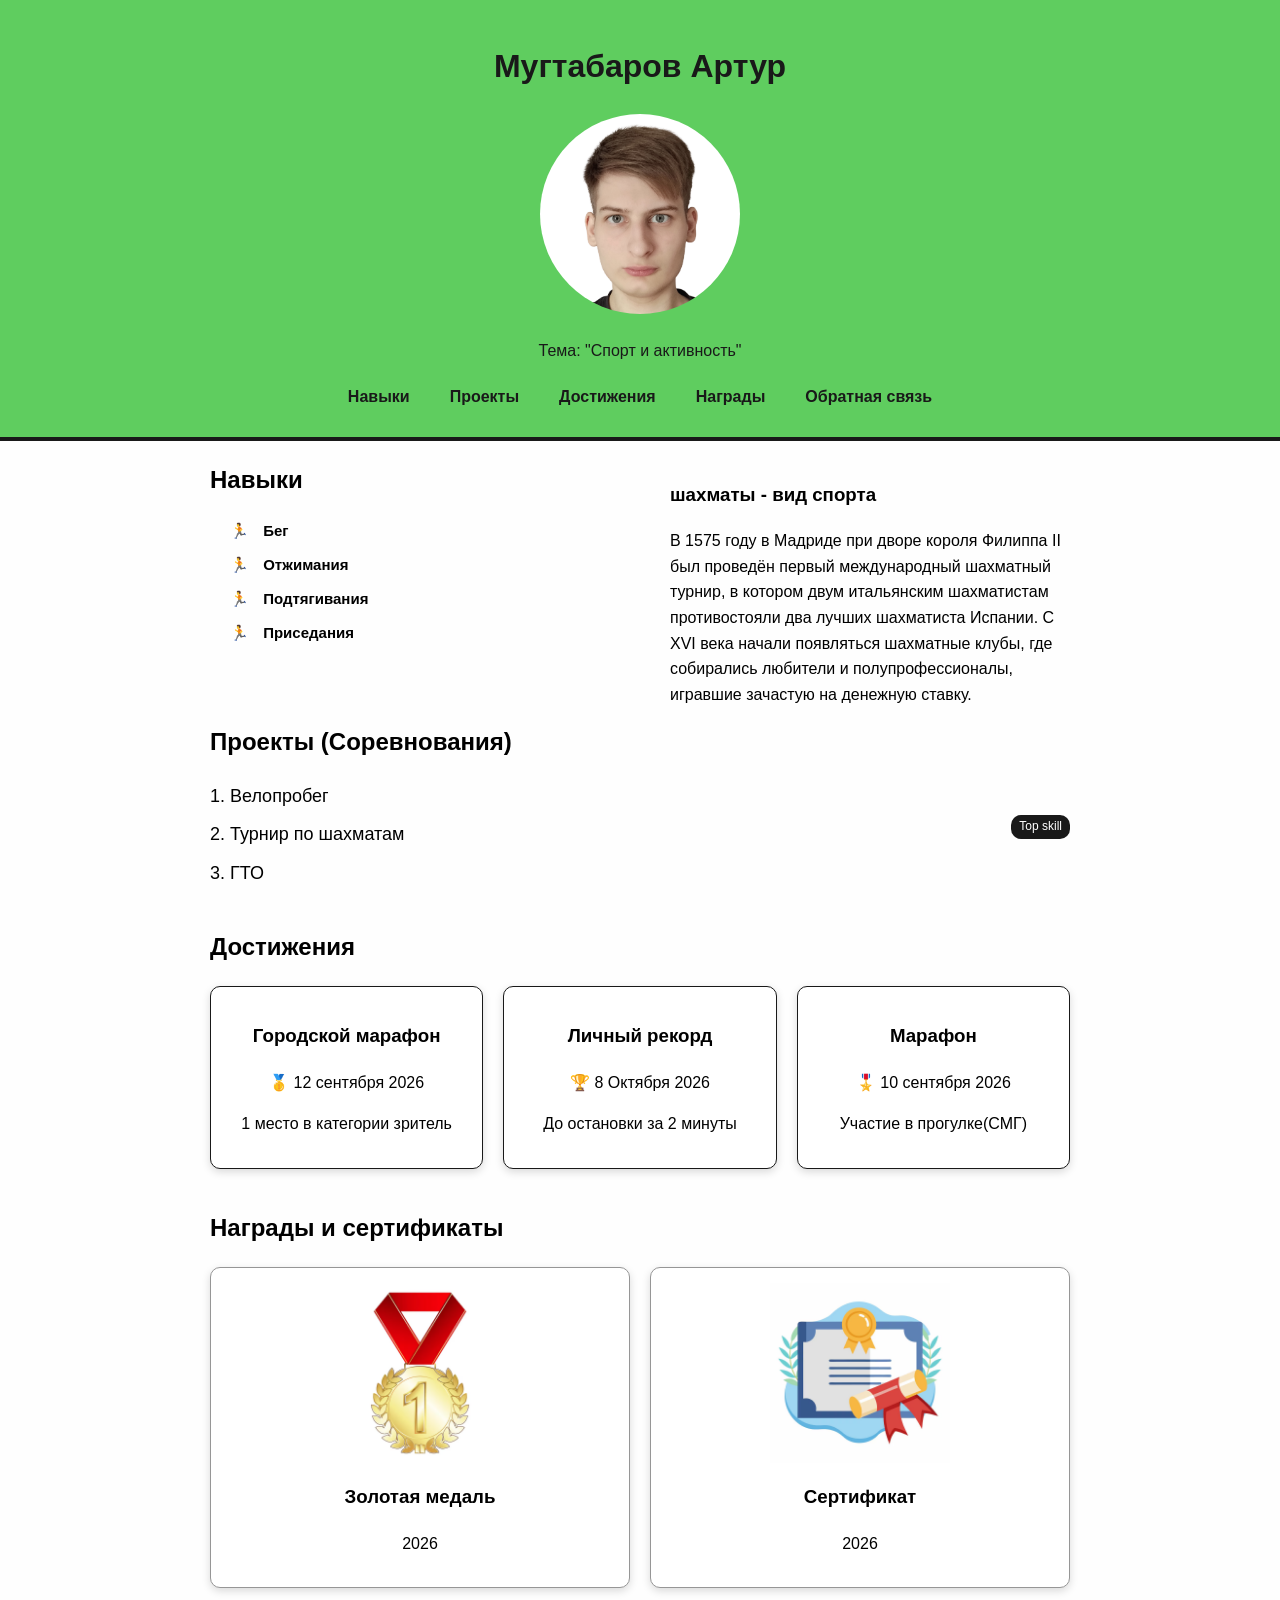
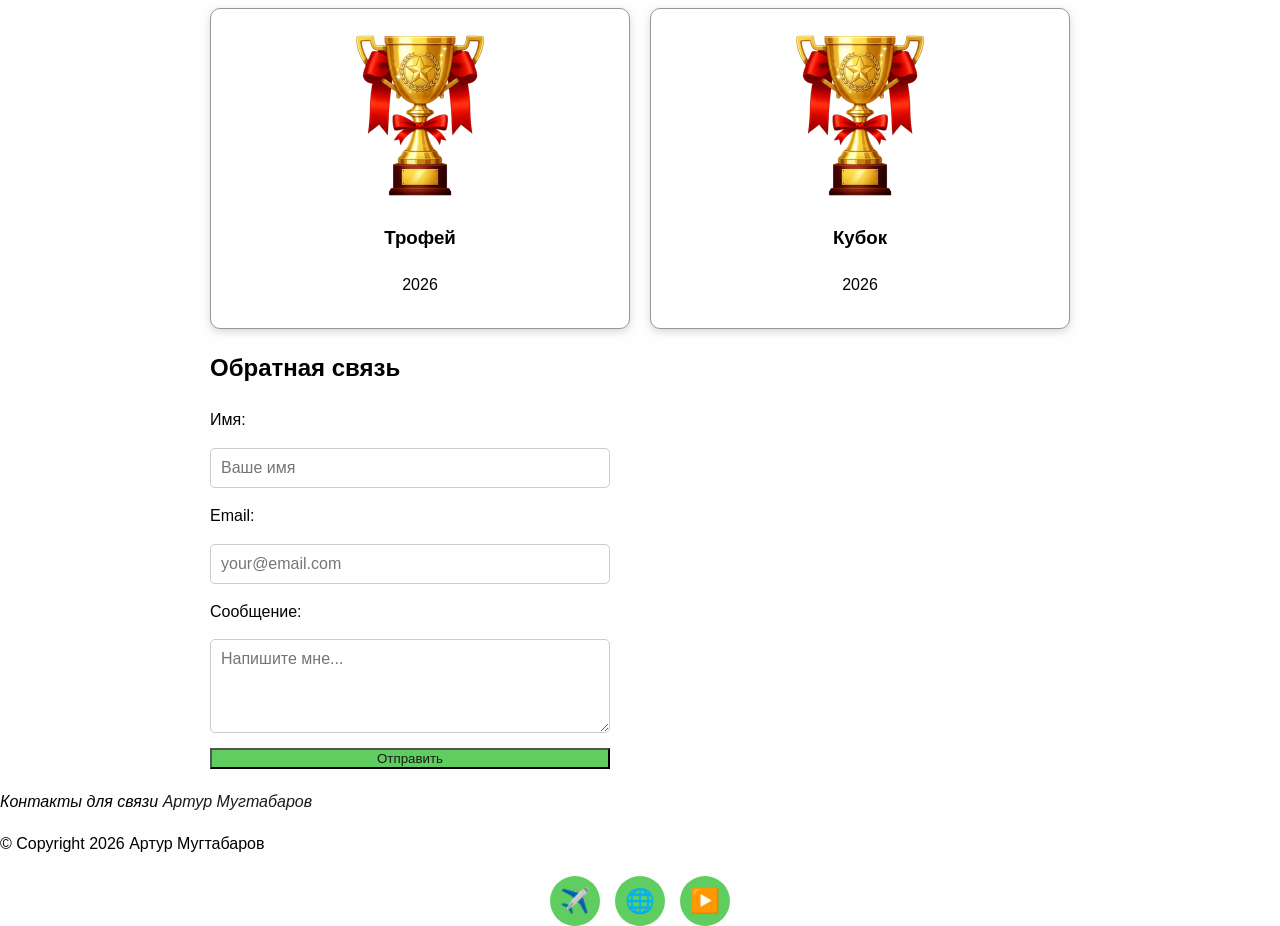
==== index.html @ f63e0b18 "lab3 fixed" ====
<!DOCTYPE html>
<html lang="ru">
    <head>
        <meta charset = "utf-8">
        <meta name="viewport" content="width=device-width, initial-scale=1.0">
        <title> Мугтабаров Артур </title>
        <link rel="stylesheet" href="style.css">
        <style>
        .skills-list {
            list-style: none;
            padding-left: 0;
            margin-left: 20px;
        }
        .skills-list li {
            margin-bottom: 10px;
            font-size: 15px;
            font-weight: bold;
        }
        .skills-list li::before{
            content: "🏃";
            margin-right: 10px;
            color: var(--primary-color);
        }
        </style>
    </head>
   
    <body>

        <header>
        <h1> Мугтабаров Артур </h1>
         <img src="Picture/Icon.png" alt="Avatar" width="200" height="200" style="border-radius: 50%;"/>
        <p> Тема: "Спорт и активность" </p>

            <nav class="main-nav">
                <a href="#skills"> Навыки</a>
                <a href="#projects"> Проекты</a>
                <a href="#achievements"> Достижения</a>
                <a href="#awards"> Награды</a>
                <a href="#contact"> Обратная связь</a>
            </nav>
        </header>

        <main>

            <aside>
            <h3> шахматы - вид спорта</h3>
            <p> В 1575 году в Мадриде при дворе короля Филиппа II был проведён первый международный шахматный турнир, 
                в котором двум итальянским шахматистам противостояли два лучших шахматиста Испании. 
                С XVI века начали появляться шахматные клубы, где собирались любители и полупрофессионалы,
                 игравшие зачастую на денежную ставку.</p>
            </aside>

            <section id="skills" class="skills">
                <h2> Навыки </h2>
                <ul class="skills-list"> 
                    <li> Бег </li>
                    <li> Отжимания </li>
                    <li> Подтягивания </li>
                    <li> Приседания </li>
                </ul>
            </section>

            <section id="projects" class="projects-section">
                <h2> Проекты (Соревнования) </h2>
                <ol class="projects-list"> 
                    <li> Велопробег </li>
                    <li> Турнир по шахматам <span class ="badge"> Top skill </span></li>
                    <li> ГТО </li>
                </ol>
            </section>

            

                <section id="achievements" class="achievements">
                     
                    <h2>Достижения</h2>
                    <div class="achievements-row">

                    <article class="achievement-card">
                    <h3>Городской марафон</h3>
                    <span class="medal">🥇</span>
                    <time datetime="2026-09-12">12 сентября 2026</time>
                    <p>1 место в категории зритель </p>
                    </article>   

                    <article class="achievement-card">
                        <h3>Личный рекорд</h3>
                        <span class="medal">🏆</span>
                        <time datetime="2026-10-08">8 Октября 2026</time>    
                        <p>До остановки за 2 минуты</p>
                    </article>  

                    <article class="achievement-card">
                        <h3>Марафон</h3>
                        <span class="medal">🎖️</span>
                        <time datetime="2026-09-10">10 сентября 2026</time>
                        <p>Участие в прогулке(СМГ)</p>
                    </article>
                    </div>
                </section>

                <section id="awards" class="awards">
                <h2>Награды и сертификаты</h2>

                    <div class="awards-grid">

                    <article class="award-item">
                        <img src="Picture/Medal.png" alt="Медаль за 1 место">
                        <h3>Золотая медаль</h3>
                        <p>2026</p>
                    </article>

                     <article class="award-item">
                        <img src="Picture/Certificate.png" alt="Сертификат">
                        <h3>Сертификат</h3>
                        <p>2026</p>
                    </article>

                     <article class="award-item">
                        <img src="Picture/Cup.png" alt="Трофей">
                        <h3>Трофей</h3>
                        <p>2026</p>
                    </article>

                    <article class="award-item">
                        <img src="Picture/Cup.png" alt="Трофей">
                        <h3>Кубок</h3>
                        <p>2026</p>
                    </article>
                    </div>
                </section>
            

            <section id="contact" class="contact">
                <h2>Обратная связь</h2>
                
                <form action="#" method="post">
                    <label for="name">Имя:</label>
                    <input type="text" id="name" name="name" placeholder="Ваше имя" required>
                
                    <label for="email">Email:</label>
                    <input type="email" id="email" name="email" placeholder="your@email.com" required>
                
                    <label for="message">Сообщение:</label>
                    <textarea id="message" name="message" placeholder="Напишите мне..." rows="4" required></textarea>
                
                    <button type="submit">Отправить</button>
                </form>
            </section> 
        
        </main>
    

        <footer>
            <address>
                Контакты для связи <a href="mailto:arturm0808@mail.ru">Артур Мугтабаров</a>
            </address>
           
            <p> &copy; Copyright 2026 Артур Мугтабаров</p>
             <div class="social-icons-container">
            <a href="#" class="social-icon" title="Telegram">✈️</a>
            <a href="#" class="social-icon" title="VK">🌐</a>
            <a href="#" class="social-icon" title="YouTube">▶️</a>
        </div>
        </footer>
    </body>
</html>
---- style.css ----
:root {
    --primary-color: rgb(95,205,95);
    --accent-color: rgb(25,25,25);
    --bg-color: rgb(254,254,254);
    --text-color:rgb(0,0,0);
    --font-main: 'Arial', sans-serif;
}

*, *::before, *::after {
    box-sizing: border-box;
}

body {
    font-family: var(--font-main);
    color: var(--text-color);
    background-color: var(--bg-color);
    margin: 0;
    padding: 0;
    line-height: 1.6;
}

header {
    background-color: var(--primary-color);
    color: var(--accent-color);
    padding: 20px;
    text-align: center;
    border-bottom: 4px solid var(--accent-color);
}

main {
    max-width: 900px;
    margin: 20px auto;
    padding: 0 20px;
    position: relative;
}

.projects-section {
    position: relative;
    margin-top: 30px;
    clear: both;
}
.projects-list{
    padding-left: 20px;
}
.projects-list li{
    position: relative;
    margin-bottom: 10px;
    font-size: 18px;
}

.badge {
    position: absolute;
    top: -5px;
    right: 0;
    background-color: rgb(25,25,25);
    color: rgb(255,255,255);
    font-size: 12px;
    padding: 2px 8px;
    border-radius: 10px;
}

form{
    display: flex;
    flex-direction: column;
    max-width: 400px;
    gap: 15px;
    position: static;
}

input, textarea {
    width: 100%;
    padding: 10px;
    border: 1px solid #ccc;
    border-radius: 5px;
    font-family: inherit;
    font-size: 16px;
}

input:focus, textarea:focus {
    outline: 3px solid var(--primary-color);
    border-color: var(--accent-color);
}

a{
    color: var(--accent-color);
    text-decoration: none;
    transition: color 0.3s;
}

a:visited{
    color: rgb(0, 50, 0)
}

a:focus {
    outline: 3px solid var(--primary-color);
}

a:active {
    color: rgb(0, 0, 0)
}

a:hover{
    color: rgb(0, 100, 0);
}

.social-icons-container{
     display: flex;
    justify-content: center;
    gap: 15px;
    margin-top: 20px;
}

.social-icon{
    width: 50px;
    height: 50px;
    background-color: var(--primary-color);
    color: var(--accent-color);
    border-radius: 50%;
    display: flex;
    justify-content: center;
    align-items: center;
    font-size: 24px;
    
    transition: transform 0.3s ease, background-color 0.3s ease, color 0.3s ease;
}
.social-icon:nth-child(2) {bottom: 100px;}
.social-icon:nth-child(3) {bottom: 170px;}

.social-icon:hover{
    transform: scale(1.2) rotate(5deg);
    background-color: var(--accent-color);
    color: var(--primary-color);
}

.social-icon:active{
    transform:scale(0.9) rotate(0deg);
}

button {
    background-color: var(--primary-color);
    color: var(--accent-color);
}

button:hover{
    background-color: var(--accent-color);
    color: var(--primary-color);
}

button:focus{
    outline: 3px solid var(--accent-color);
}

button:active{
    transform: scale(0.95);
}

.main-nav{
    display: flex;
     justify-content: center;
    flex-wrap: wrap;
    gap: 20px;
    margin-top: 15px;
}

.main-nav a{
    color: rgb(25,25,25);
    font-weight: bold;
    padding: 5px 10px;
    border-bottom: 2px solid transparent;
}

.main-nav a:hover {
    color: rgb(255,255,255); 
    text-decoration: underline;
}

.main-nav a:visited {
    color: rgb(0, 50, 0);
}

.main-nav a:active {
    color: rgb(0,0,0);
}

.achievements{
    margin-top: 40px;
}

.achievements-row{
    display: flex;
    flex-wrap: wrap;
    gap: 20px;
}

.achievement-card {
    flex: 0 0 calc((100% - 40px) / 3);
    background-color: rgb(255,255,255);
    border: 1px solid rgb(25,25,25);
    border-radius: 10px;
    padding: 15px;
    box-shadow: 0 3px 8px rgba(0, 0, 0, 0.15);
    text-align: center;
}

.awards{
    margin-top: 40px;
}

.awards-grid {
    display: grid;
    grid-template-columns: repeat(2, 1fr);
    gap: 20px;
}

.award-item {
    background-color: rgb(255,255,255);
    border: 1px solid rgb(150,150,150);
    border-radius: 10px;
    padding: 15px;
    box-shadow: 0 3px 8px rgba(0, 0, 0, 0.15);
    text-align: center;
}

.award-item img {
    width: 100%;
    height: 180px;
    object-fit: contain;
    display: block;
    border-radius: 6px;
    margin-bottom: 10px;
}


html,body{
    overflow-x: hidden;
}

img {
    max-width: 100%;
    height: auto;
}

aside {
    float: right;
    width: 400px;
    margin-left: 20px;
}

@media (max-width: 768px) {
    .achievement-card {
        flex: 0 0 calc((100% - 20px) / 2);
    }
    aside {
        float: none;
        width: 100%;
        margin-left: 0;
    }

    .awards-grid {
        grid-template-columns: repeat(2, 1fr);
    }
}

@media (max-width: 480px) {
    .achievement-card {
        flex: 0 0 100%;
    }

    .awards-grid {
        grid-template-columns: 1fr;
    }

    .award-item img {
        height: auto;
    }

}
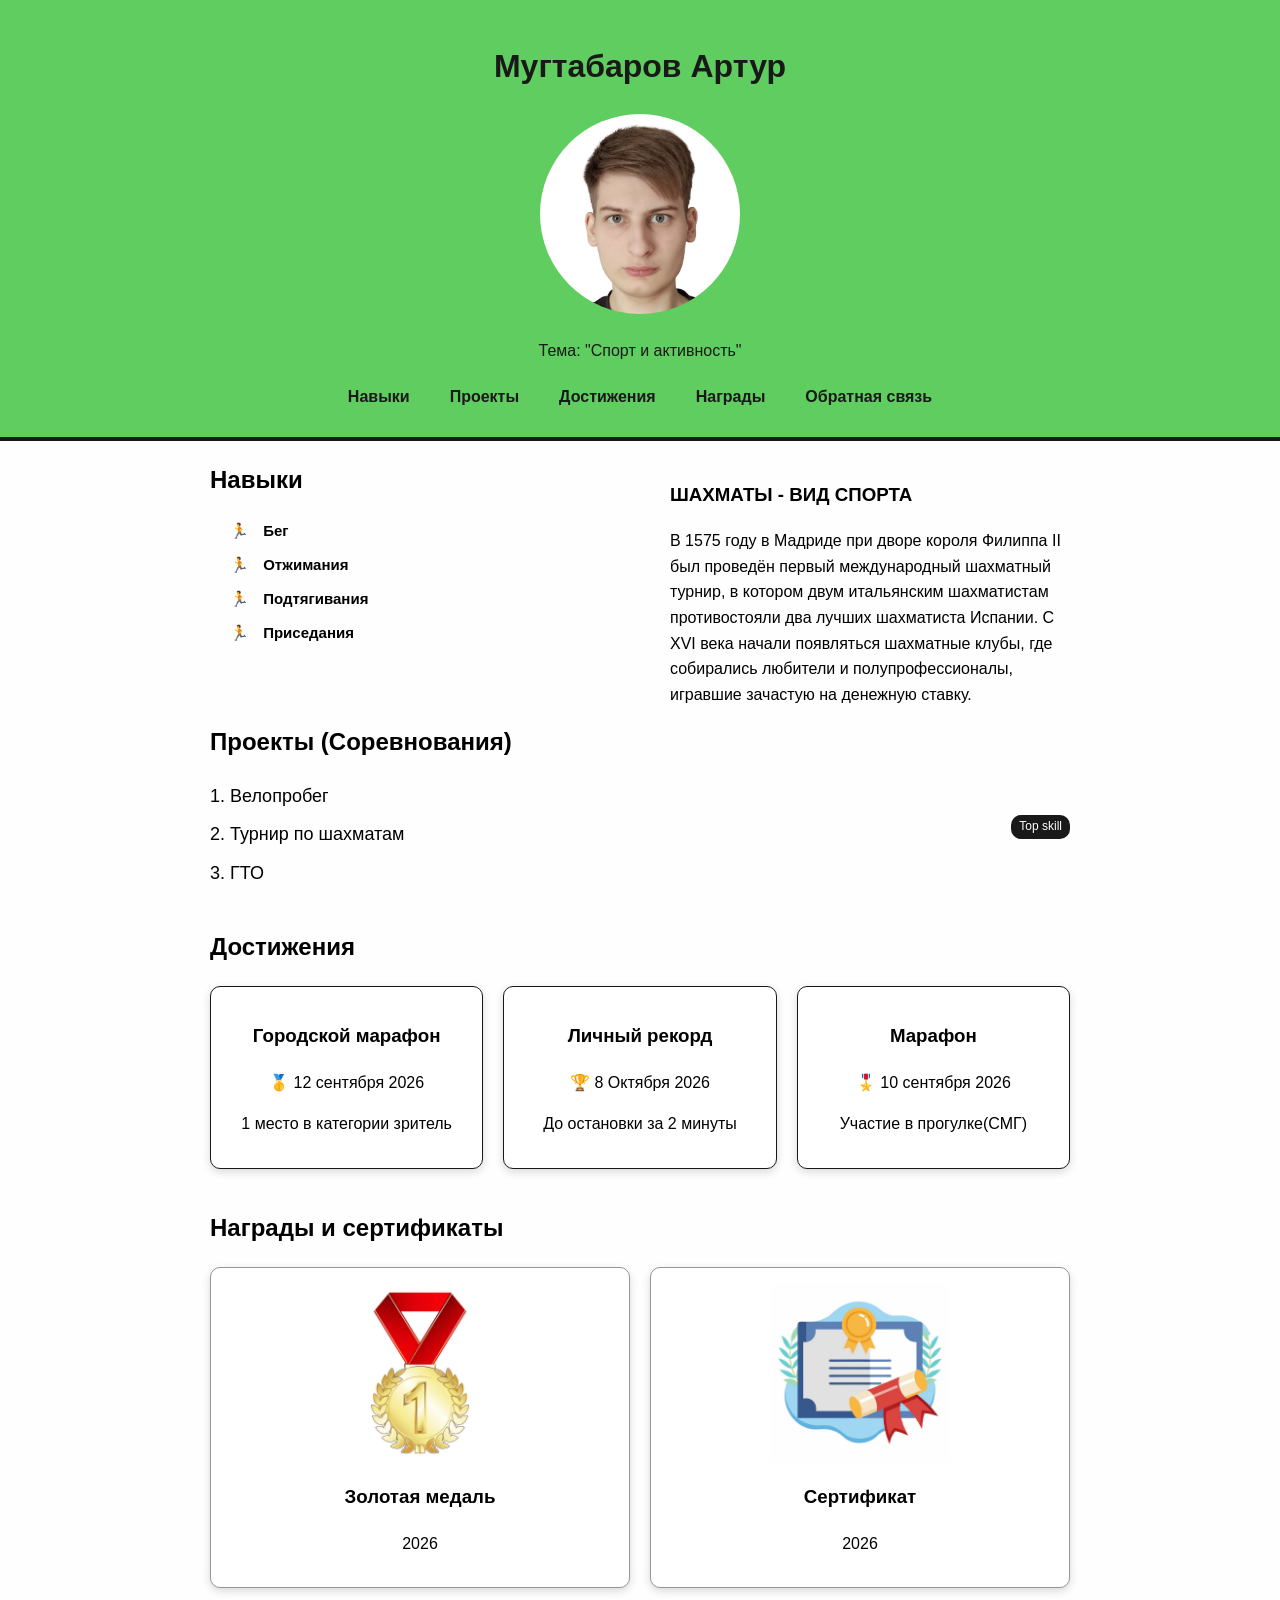
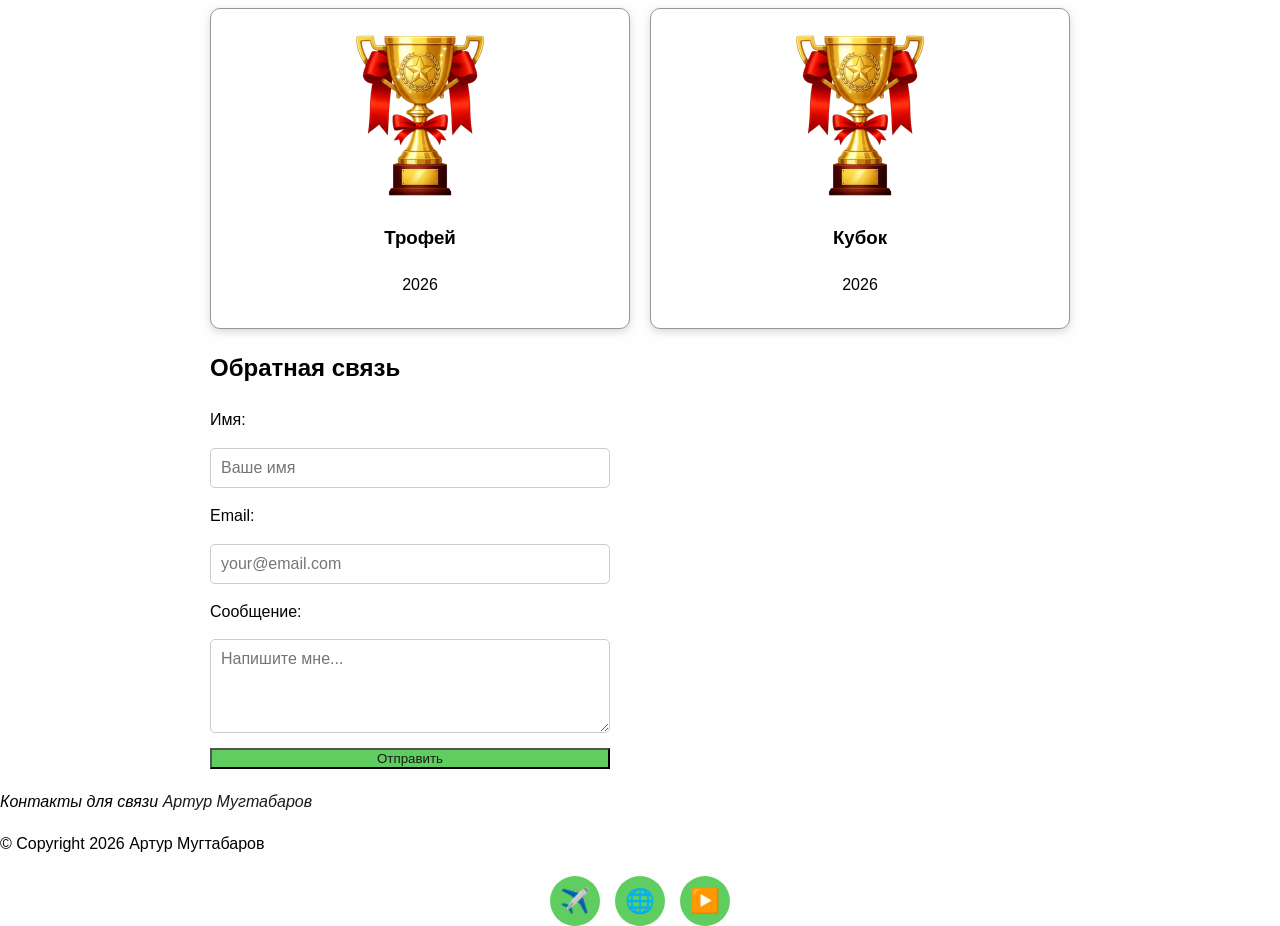
==== commit 452ce52b: "lab3 final fix" ====
--- a/index.html
+++ b/index.html
@@ -28,7 +28,7 @@
 
         <header>
         <h1> Мугтабаров Артур </h1>
-         <img src="Picture/Icon.png" alt="Avatar" width="200" height="200" style="border-radius: 50%;"/>
+         <img src="Picture/Icon.png" alt="My Avatar" width="200" height="200" style="border-radius: 50%;"/>
         <p> Тема: "Спорт и активность" </p>
 
             <nav class="main-nav">
@@ -43,7 +43,7 @@
         <main>
 
             <aside>
-            <h3> шахматы - вид спорта</h3>
+            <h3> ШАХМАТЫ - ВИД СПОРТА</h3>
             <p> В 1575 году в Мадриде при дворе короля Филиппа II был проведён первый международный шахматный турнир, 
                 в котором двум итальянским шахматистам противостояли два лучших шахматиста Испании. 
                 С XVI века начали появляться шахматные клубы, где собирались любители и полупрофессионалы,
--- a/style.css
+++ b/style.css
@@ -123,8 +123,6 @@
     
     transition: transform 0.3s ease, background-color 0.3s ease, color 0.3s ease;
 }
-.social-icon:nth-child(2) {bottom: 100px;}
-.social-icon:nth-child(3) {bottom: 170px;}
 
 .social-icon:hover{
     transform: scale(1.2) rotate(5deg);
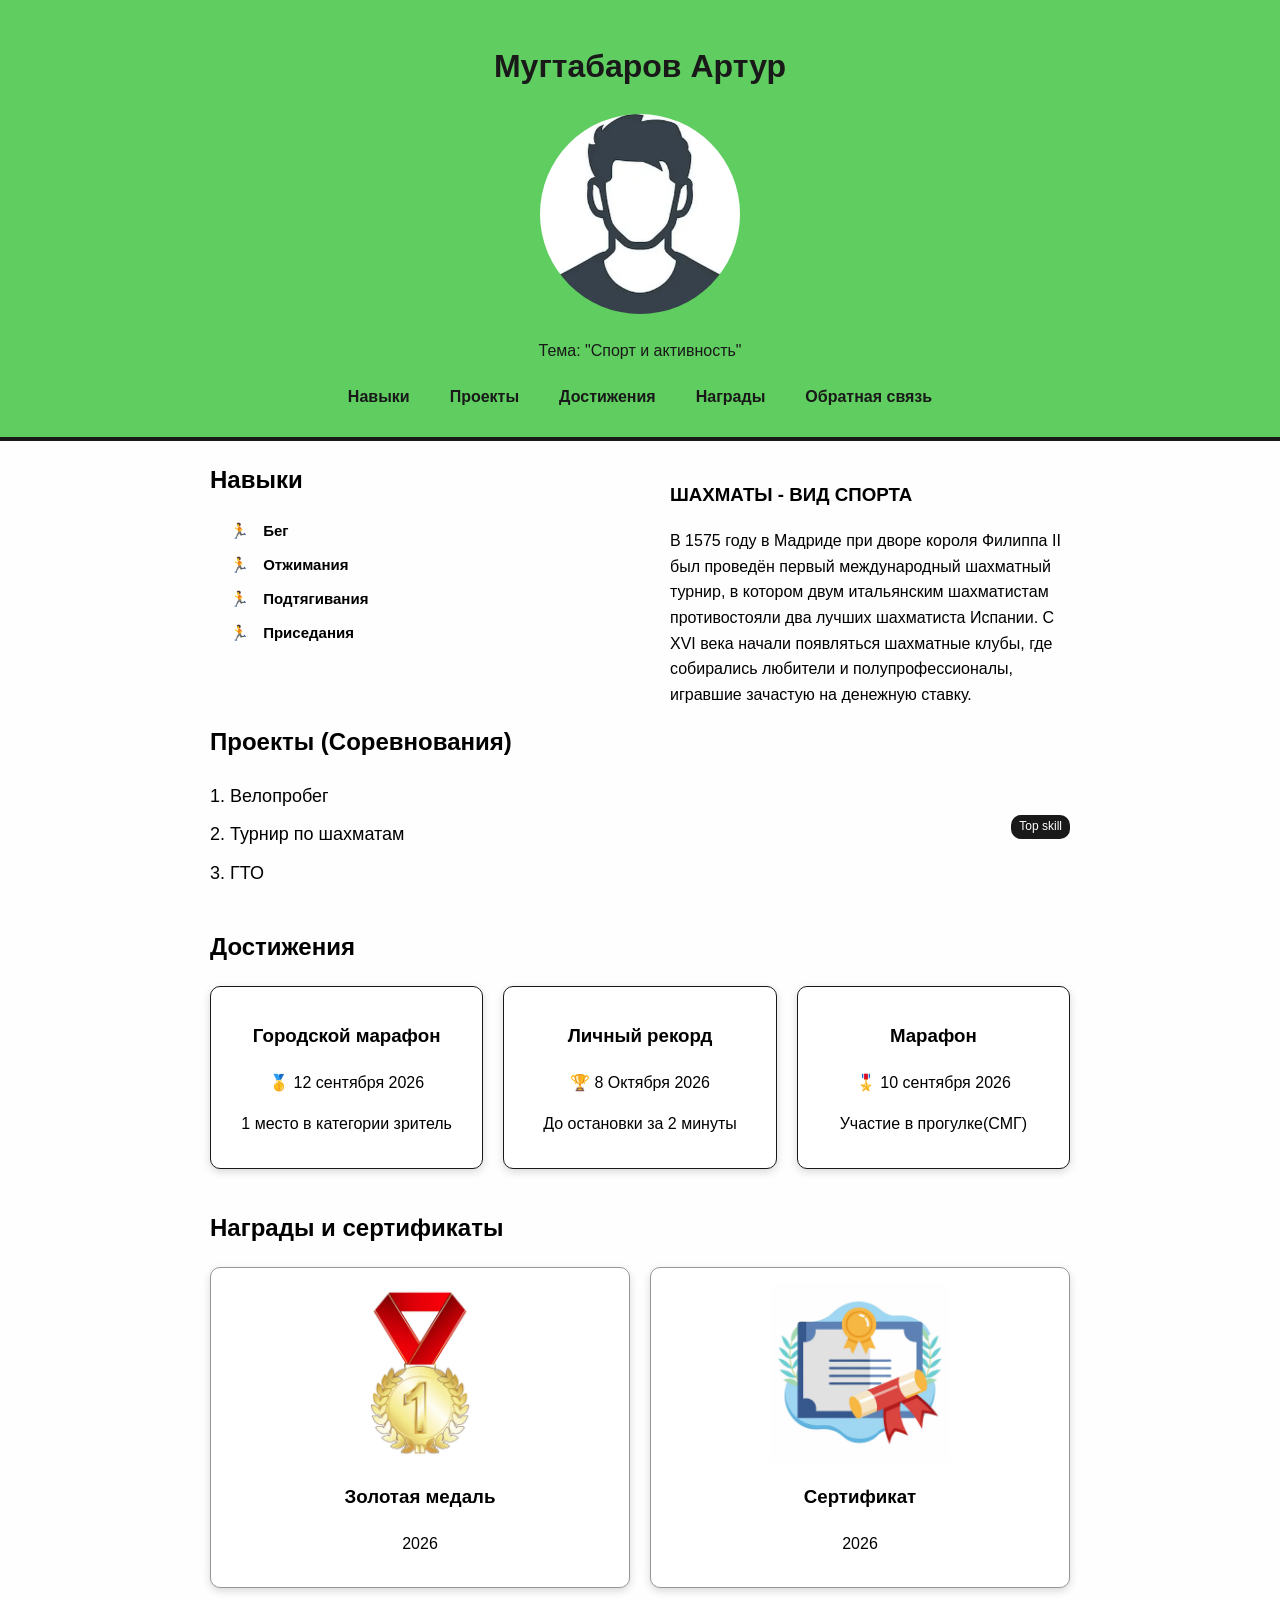
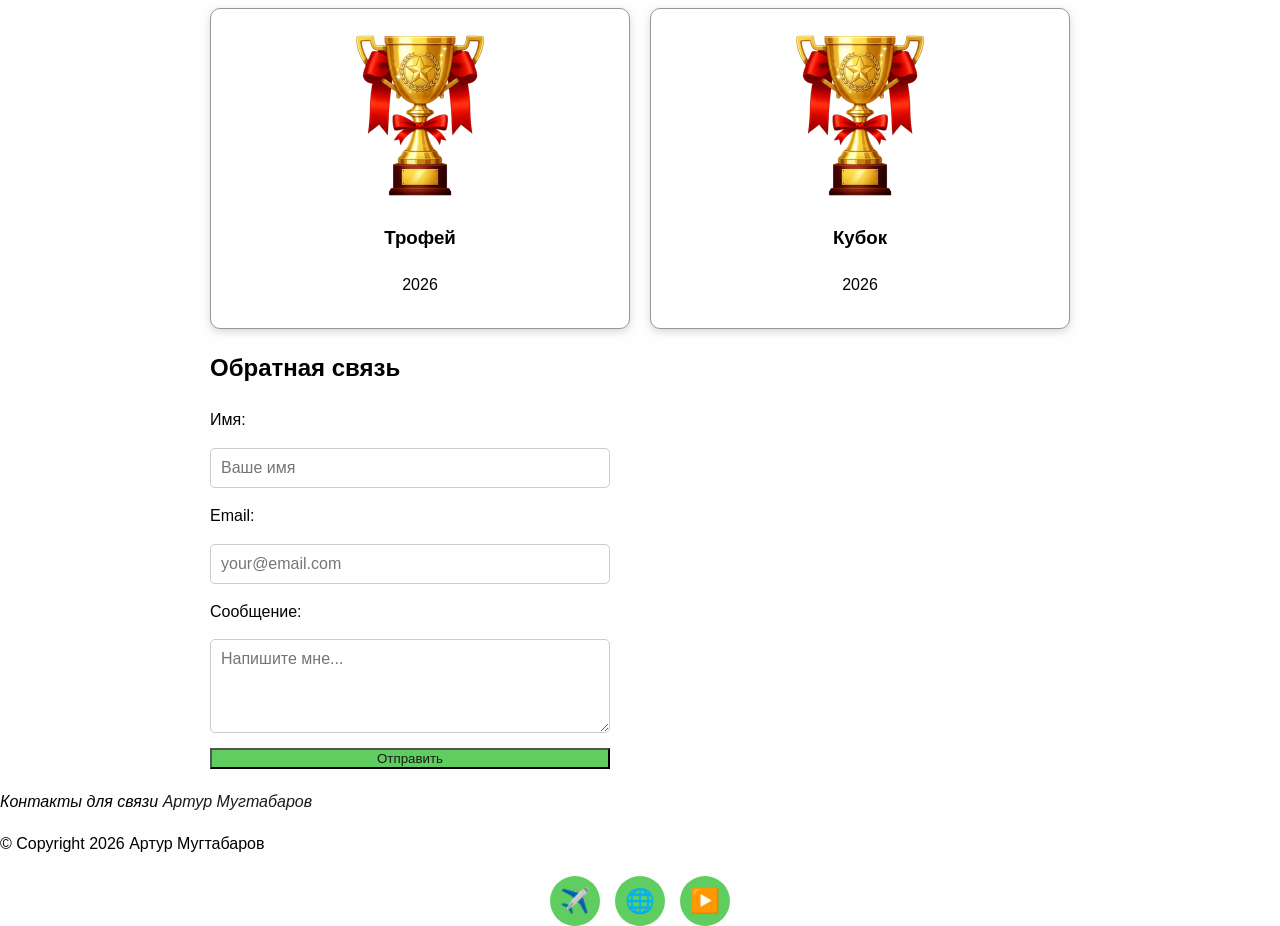
==== commit 8447a209: "lab4 add script.js and minor fix" ====
--- a/index.html
+++ b/index.html
@@ -163,5 +163,8 @@
             <a href="#" class="social-icon" title="YouTube">▶️</a>
         </div>
         </footer>
+
+        <script src="script.js"></script>
+        
     </body>
 </html>
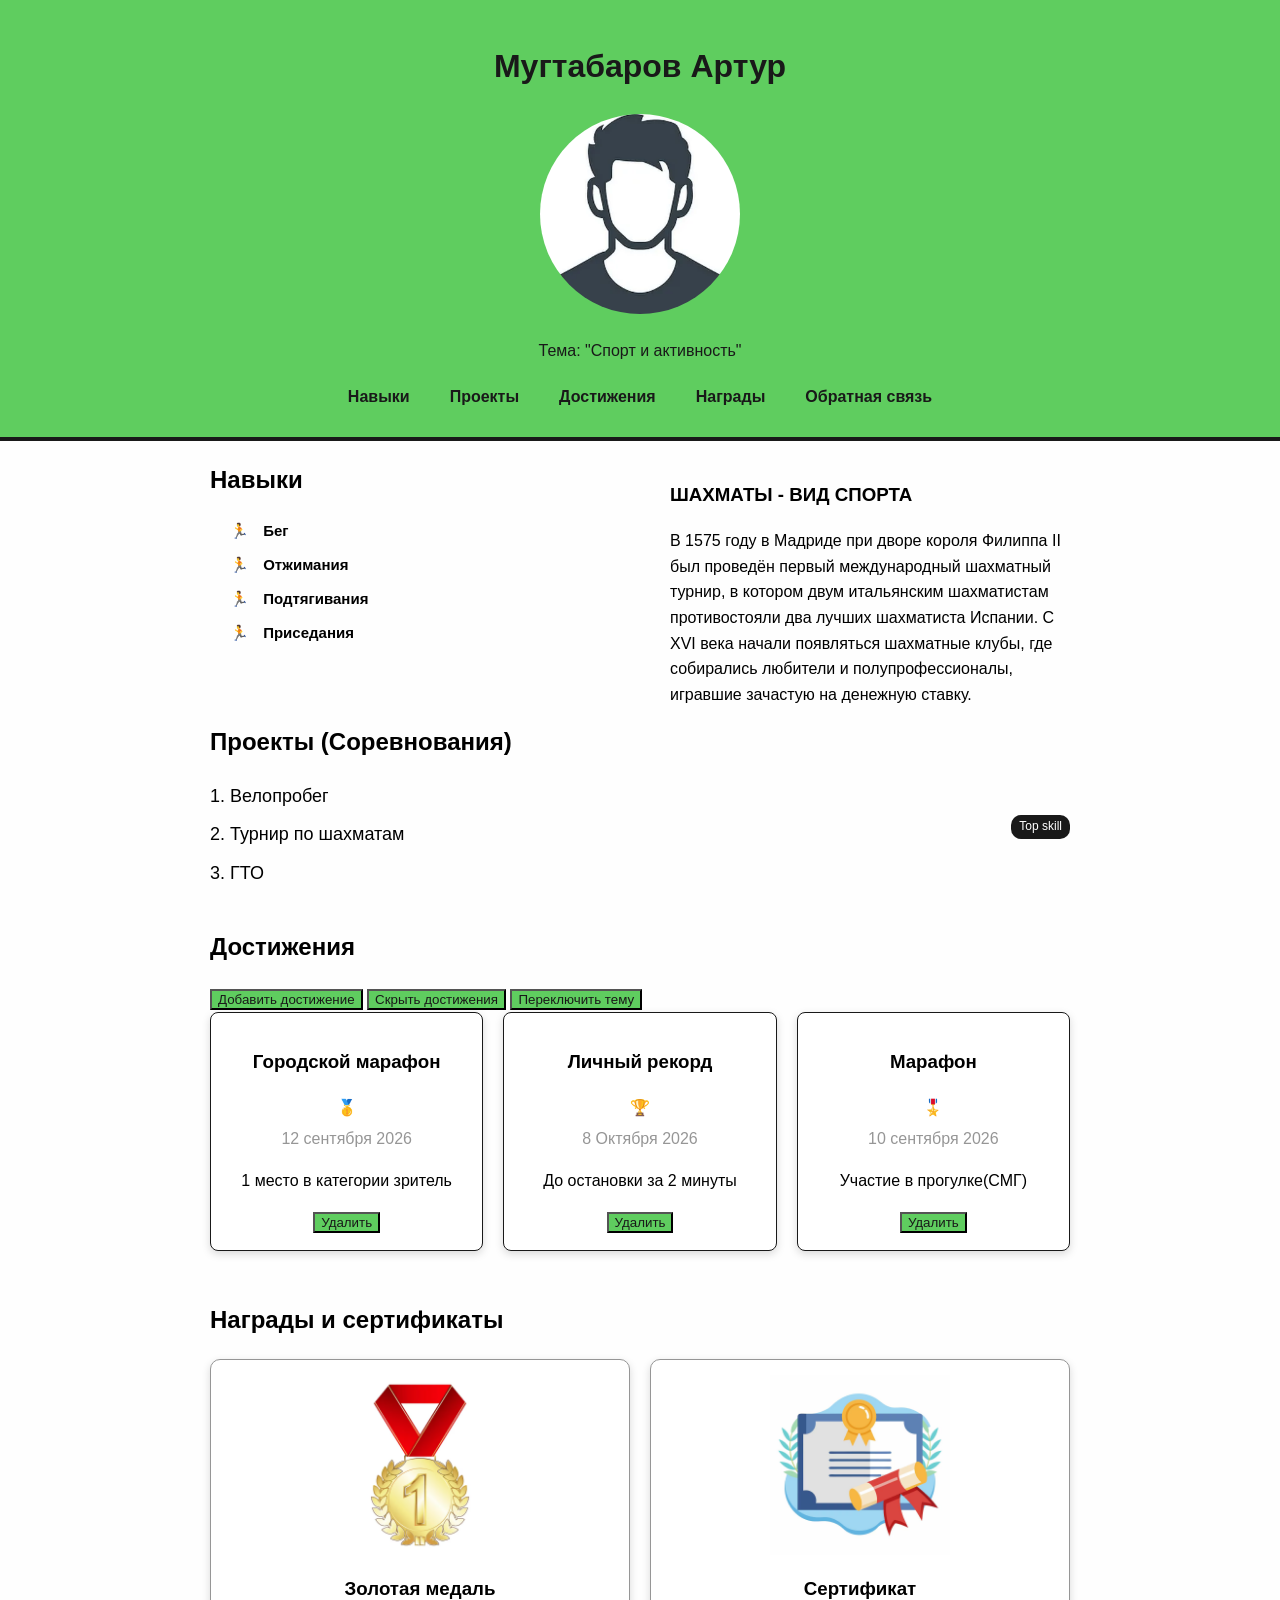
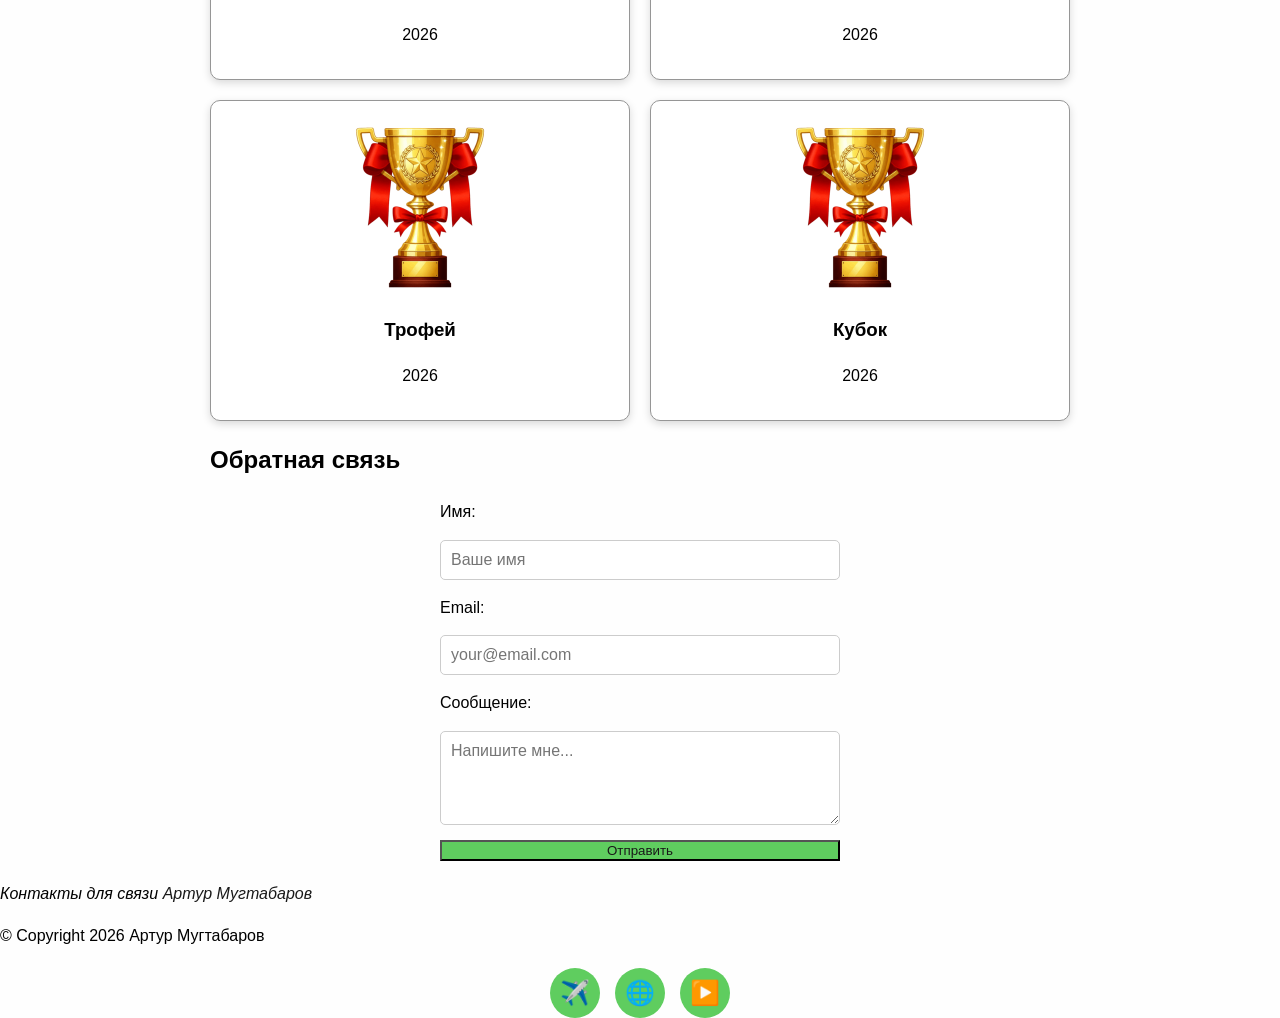
==== commit 524e8d7d: "lab5 work for styles" ====
--- a/index.html
+++ b/index.html
@@ -74,6 +74,20 @@
                 <section id="achievements" class="achievements">
                      
                     <h2>Достижения</h2>
+
+                    <!-- Инструменты управления -->
+                        <div class=" controls">
+                            <button id ="add-achievement-btn"> Добавить достижение</button>
+                            <button id ="hide-achievement-btn"> Скрыть достижения</button>
+                            <button id ="theme-toggle-btn"> Переключить тему</button>
+                        </div>
+
+                    <!-- Контейнер для карточек -->
+                        <div id="achievements-container" class="achievements-container">
+
+
+
+                    <!-- Карточки достижений-->
                     <div class="achievements-row">
 
                     <article class="achievement-card">
@@ -81,6 +95,7 @@
                     <span class="medal">🥇</span>
                     <time datetime="2026-09-12">12 сентября 2026</time>
                     <p>1 место в категории зритель </p>
+                        <button class="delete-btn">Удалить</button>
                     </article>   
 
                     <article class="achievement-card">
@@ -88,6 +103,7 @@
                         <span class="medal">🏆</span>
                         <time datetime="2026-10-08">8 Октября 2026</time>    
                         <p>До остановки за 2 минуты</p>
+                            <button class="delete-btn">Удалить</button>
                     </article>  
 
                     <article class="achievement-card">
@@ -95,6 +111,7 @@
                         <span class="medal">🎖️</span>
                         <time datetime="2026-09-10">10 сентября 2026</time>
                         <p>Участие в прогулке(СМГ)</p>
+                            <button class="delete-btn">Удалить</button>
                     </article>
                     </div>
                 </section>
@@ -105,25 +122,25 @@
                     <div class="awards-grid">
 
                     <article class="award-item">
-                        <img src="Picture/Medal.png" alt="Медаль за 1 место">
+                        <img src="Picture/Medal.png" alt="Медаль за 1 место" width="300" height="180">
                         <h3>Золотая медаль</h3>
                         <p>2026</p>
                     </article>
 
                      <article class="award-item">
-                        <img src="Picture/Certificate.png" alt="Сертификат">
+                        <img src="Picture/Certificate.png" alt="Сертификат" width="300" height="180">
                         <h3>Сертификат</h3>
                         <p>2026</p>
                     </article>
 
                      <article class="award-item">
-                        <img src="Picture/Cup.png" alt="Трофей">
+                        <img src="Picture/Cup.png" alt="Трофей" width="300" height="180">
                         <h3>Трофей</h3>
                         <p>2026</p>
                     </article>
 
                     <article class="award-item">
-                        <img src="Picture/Cup.png" alt="Трофей">
+                        <img src="Picture/Cup.png" alt="Трофей" width="300" height="180">
                         <h3>Кубок</h3>
                         <p>2026</p>
                     </article>
--- a/style.css
+++ b/style.css
@@ -65,6 +65,7 @@
     max-width: 400px;
     gap: 15px;
     position: static;
+    margin: 0 auto;
 }
 
 input, textarea {
@@ -274,4 +275,42 @@
 
 }
 
-
+/* Стили для карточек */
+
+.achievement-card {
+    padding: 15px;
+    margin-bottom: 10px;
+    border-radius: 8px;
+    background: rgb(255,255,255);
+    transition: opacity 0.3s ease, transform 0.3s ease;
+}
+
+.achievement-card time {
+  display: block;
+  color: rgb(150,150,150);
+  margin: 5px 0;
+}
+
+/* Анимация исчезновения */
+.achievement-card.fade-out {
+  opacity: 0;
+  transform: scale(0.9);
+  pointer-events: none;
+}
+
+/* Скрыть контейнер */
+
+.achievements-container.collapsed {
+  display: none;
+}
+
+/* Темная тема */
+body.theme-dark {
+  --bg-color: rgb(25,25,25);
+  --text-color: rgb(255,255,255);
+}
+
+body.theme-dark .achievement-card {
+  background: rgb(75,75,75);
+  border-color: rgb(125,125,125);;
+}
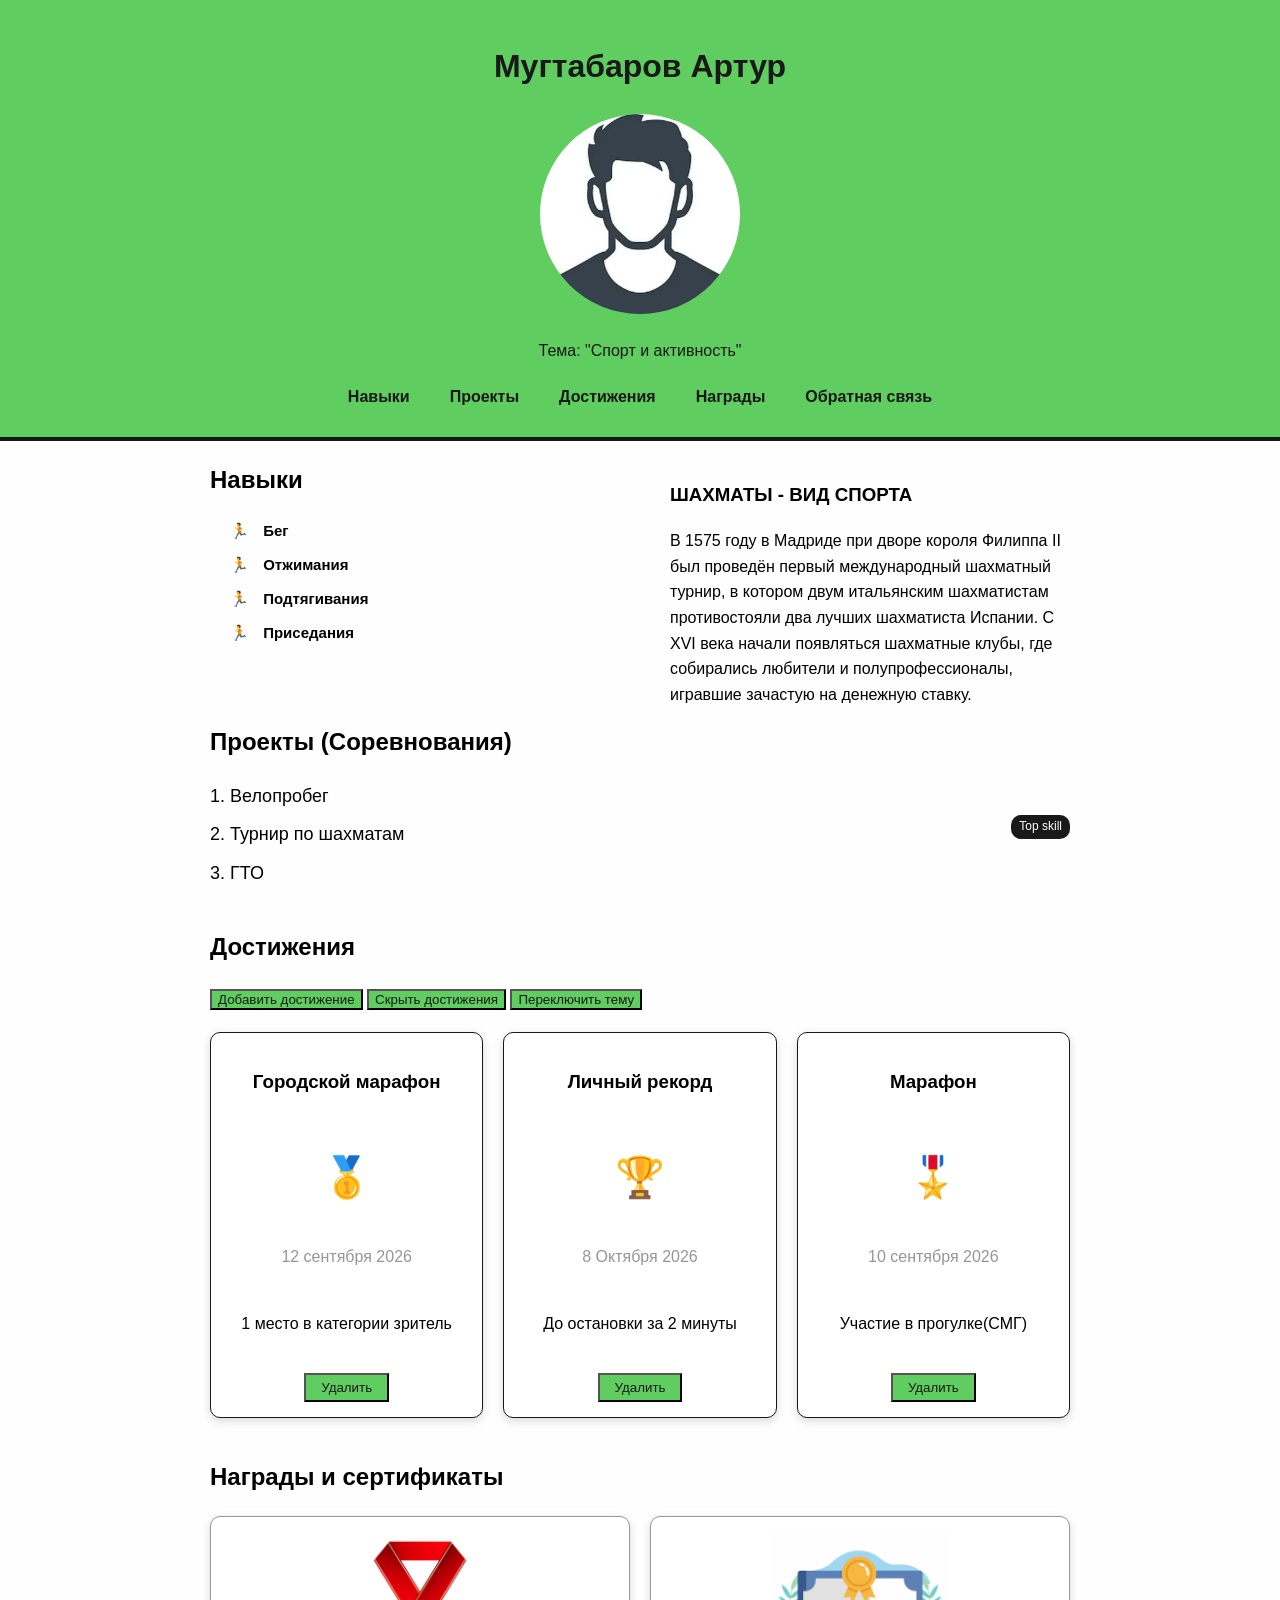
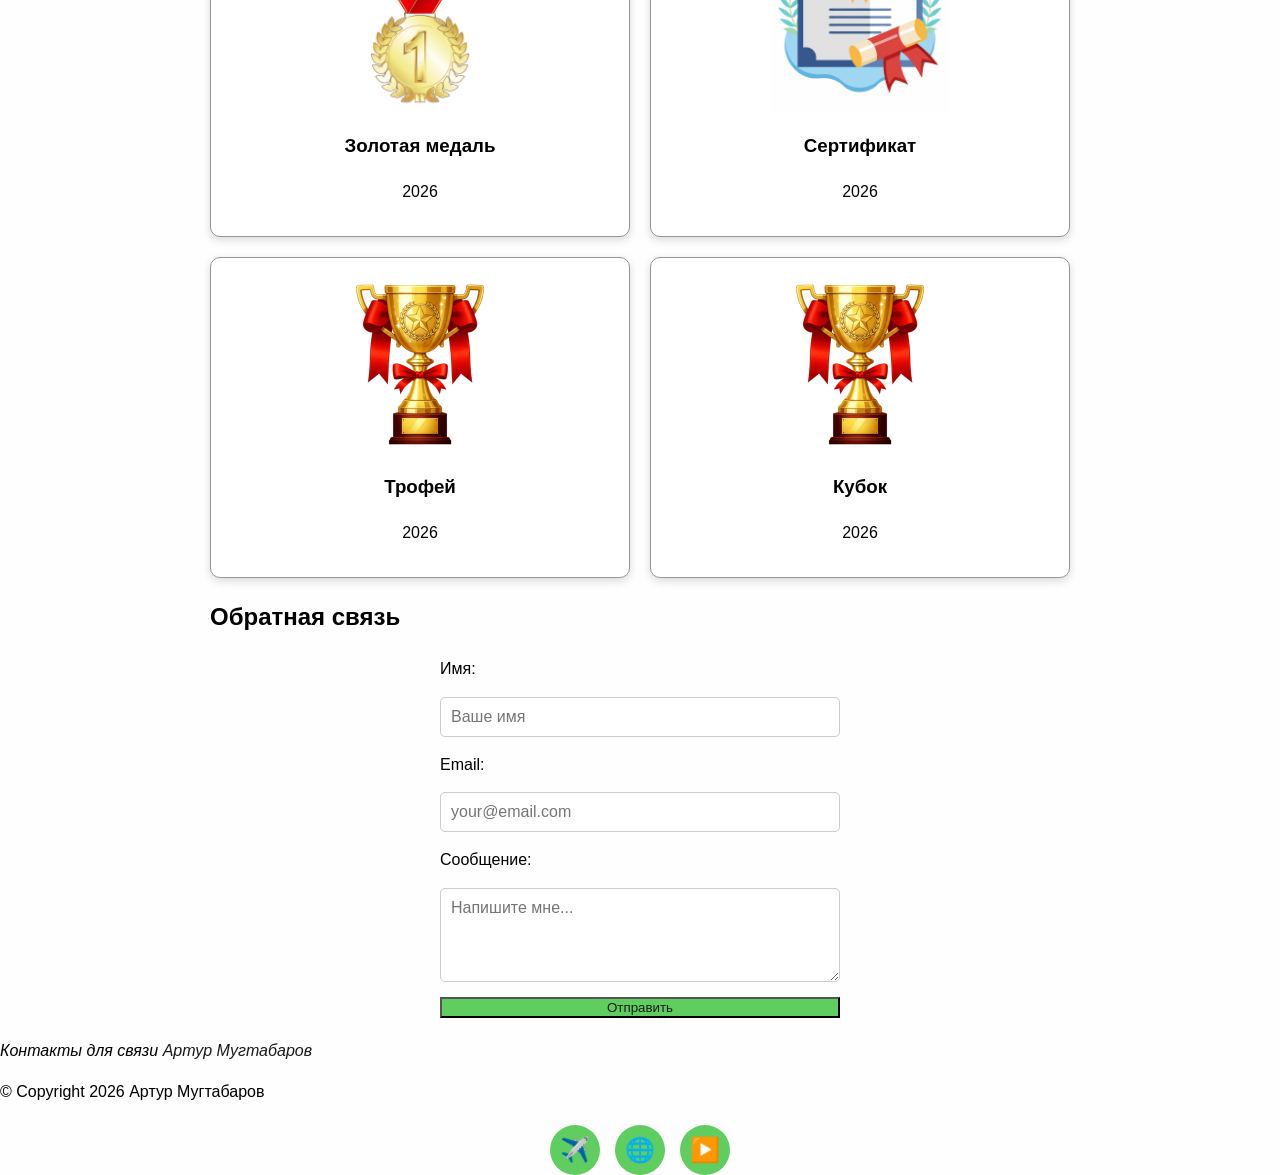
==== commit 6479bd9a: "Lab5 minor fix" ====
--- a/index.html
+++ b/index.html
@@ -76,44 +76,46 @@
                     <h2>Достижения</h2>
 
                     <!-- Инструменты управления -->
-                        <div class=" controls">
-                            <button id ="add-achievement-btn"> Добавить достижение</button>
-                            <button id ="hide-achievement-btn"> Скрыть достижения</button>
+                        <div class= "controls">
+                            <button id ="add-achievements-btn"> Добавить достижение</button>
+                            <button id ="hide-achievements-btn"> Скрыть достижения</button>
                             <button id ="theme-toggle-btn"> Переключить тему</button>
                         </div>
 
                     <!-- Контейнер для карточек -->
-                        <div id="achievements-container" class="achievements-container">
-
-
+                <div id="achievements-container" class="achievements-container">
 
                     <!-- Карточки достижений-->
-                    <div class="achievements-row">
+                    
+                        <article class="achievements-card">
+                            <h3>Городской марафон</h3>
+                        <span class="medal">🥇</span>
+                        <time datetime="2026-09-12">12 сентября 2026</time>
+                            <p>1 место в категории зритель </p>
+                        <button class="delete-btn">Удалить</button>
+                        </article>
+                    
 
-                    <article class="achievement-card">
-                    <h3>Городской марафон</h3>
-                    <span class="medal">🥇</span>
-                    <time datetime="2026-09-12">12 сентября 2026</time>
-                    <p>1 место в категории зритель </p>
-                        <button class="delete-btn">Удалить</button>
-                    </article>   
-
-                    <article class="achievement-card">
-                        <h3>Личный рекорд</h3>
+                    
+                        <article class="achievements-card">
+                            <h3>Личный рекорд</h3>
                         <span class="medal">🏆</span>
                         <time datetime="2026-10-08">8 Октября 2026</time>    
-                        <p>До остановки за 2 минуты</p>
-                            <button class="delete-btn">Удалить</button>
-                    </article>  
+                            <p>До остановки за 2 минуты</p>
+                        <button class="delete-btn">Удалить</button>
+                        </article>
+                    
 
-                    <article class="achievement-card">
-                        <h3>Марафон</h3>
+                    
+                        <article class="achievements-card">
+                            <h3>Марафон</h3>
                         <span class="medal">🎖️</span>
                         <time datetime="2026-09-10">10 сентября 2026</time>
-                        <p>Участие в прогулке(СМГ)</p>
-                            <button class="delete-btn">Удалить</button>
-                    </article>
-                    </div>
+                            <p>Участие в прогулке(СМГ)</p>
+                        <button class="delete-btn">Удалить</button>
+                        </article>
+                   
+                </div>
                 </section>
 
                 <section id="awards" class="awards">
--- a/style.css
+++ b/style.css
@@ -185,13 +185,13 @@
     margin-top: 40px;
 }
 
-.achievements-row{
+.achievements-card{
     display: flex;
     flex-wrap: wrap;
     gap: 20px;
 }
 
-.achievement-card {
+.achievements-card {
     flex: 0 0 calc((100% - 40px) / 3);
     background-color: rgb(255,255,255);
     border: 1px solid rgb(25,25,25);
@@ -199,6 +199,9 @@
     padding: 15px;
     box-shadow: 0 3px 8px rgba(0, 0, 0, 0.15);
     text-align: center;
+    flex-direction: column;
+    align-items: center;
+    transition: opacity 0.3s ease, transform 0.3s ease;
 }
 
 .awards{
@@ -246,7 +249,7 @@
 }
 
 @media (max-width: 768px) {
-    .achievement-card {
+    .achievements-card {
         flex: 0 0 calc((100% - 20px) / 2);
     }
     aside {
@@ -261,7 +264,7 @@
 }
 
 @media (max-width: 480px) {
-    .achievement-card {
+    .achievements-card {
         flex: 0 0 100%;
     }
 
@@ -277,22 +280,28 @@
 
 /* Стили для карточек */
 
-.achievement-card {
-    padding: 15px;
-    margin-bottom: 10px;
-    border-radius: 8px;
-    background: rgb(255,255,255);
-    transition: opacity 0.3s ease, transform 0.3s ease;
-}
-
-.achievement-card time {
+.achievements-container {
+    display: flex;
+    flex-wrap: wrap;
+    gap: 20px;
+    margin-top: 20px;
+}
+
+.achievements-card time {
   display: block;
   color: rgb(150,150,150);
   margin: 5px 0;
 }
 
+/* Кнопка удаления */
+.achievements-card .delete-btn {
+    margin-top: auto;
+    padding: 5px 15px;
+    cursor: pointer;
+}
+
 /* Анимация исчезновения */
-.achievement-card.fade-out {
+.achievements-card.fade-out {
   opacity: 0;
   transform: scale(0.9);
   pointer-events: none;
@@ -310,7 +319,13 @@
   --text-color: rgb(255,255,255);
 }
 
-body.theme-dark .achievement-card {
+body.theme-dark .achievements-card {
   background: rgb(75,75,75);
   border-color: rgb(125,125,125);;
+}
+
+.medal {
+    font-size: 40px; 
+    margin: 10px 0;   
+    display: block;  
 }
